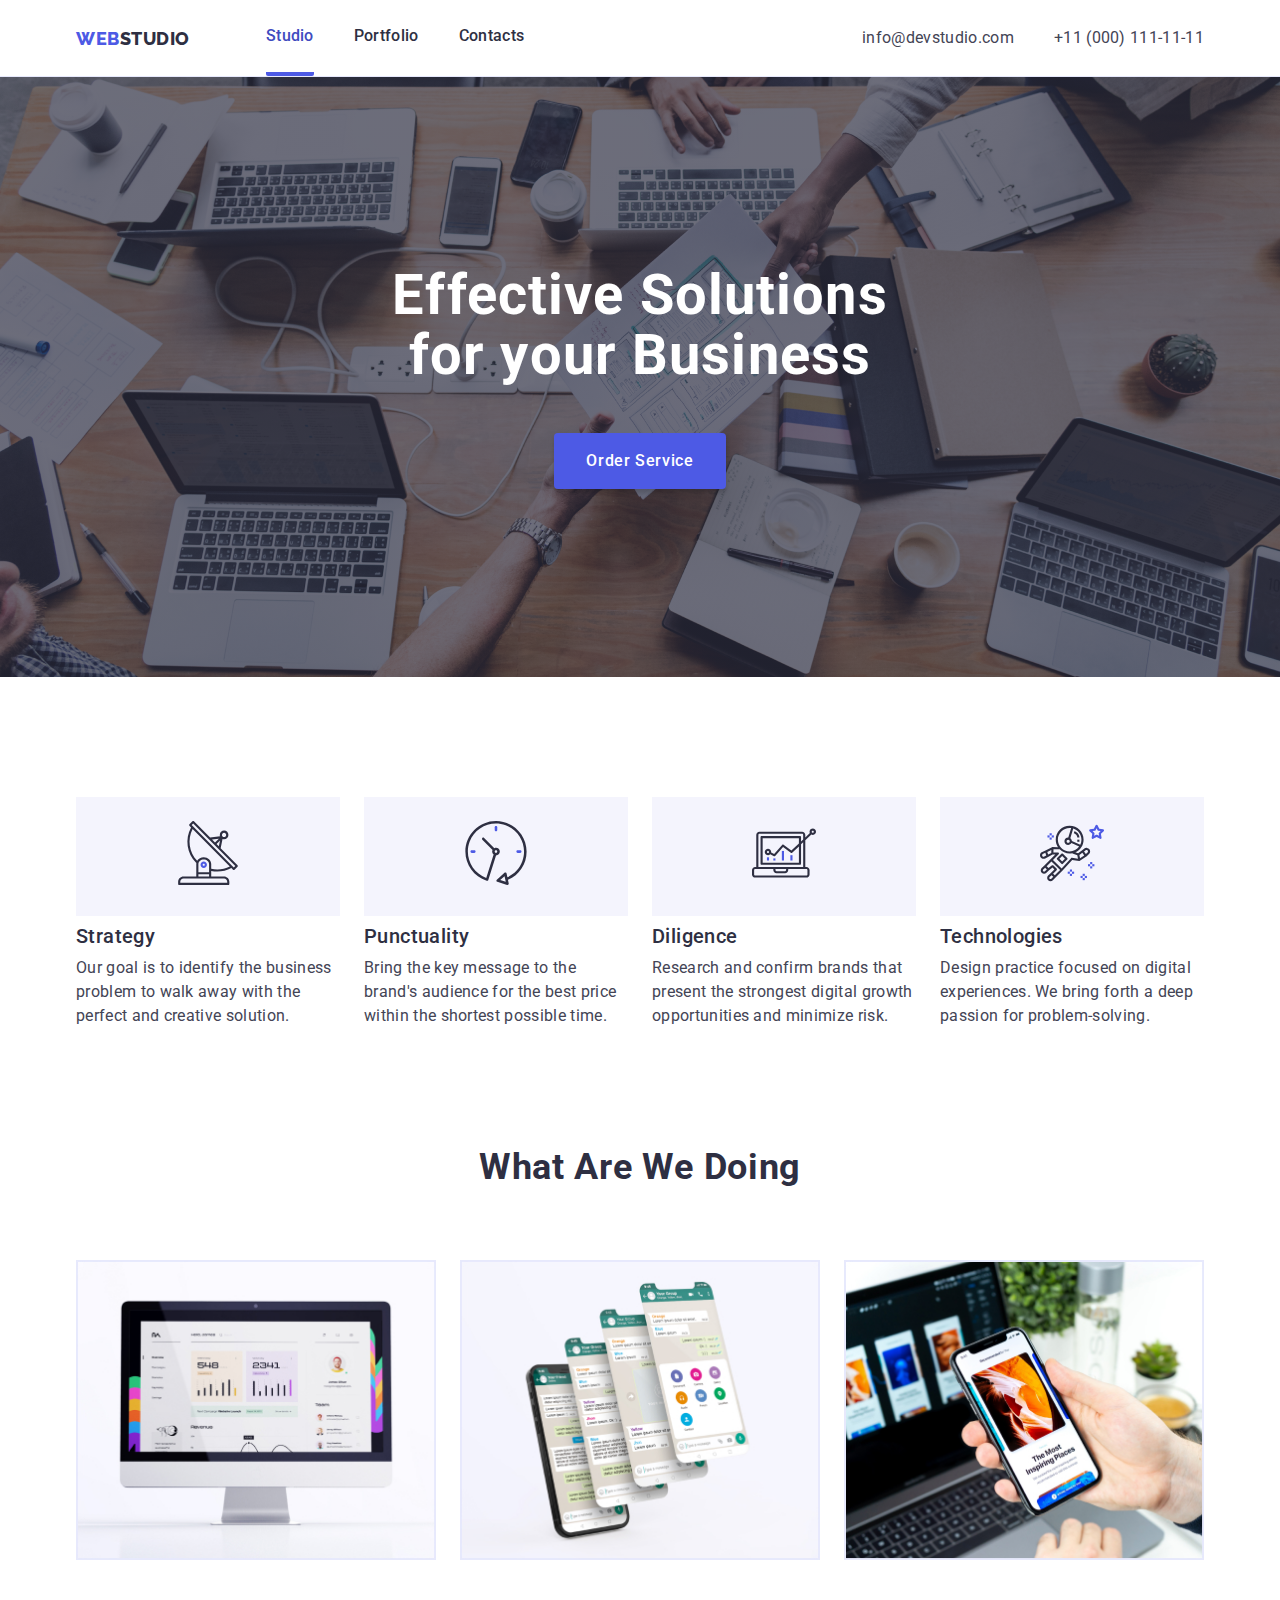
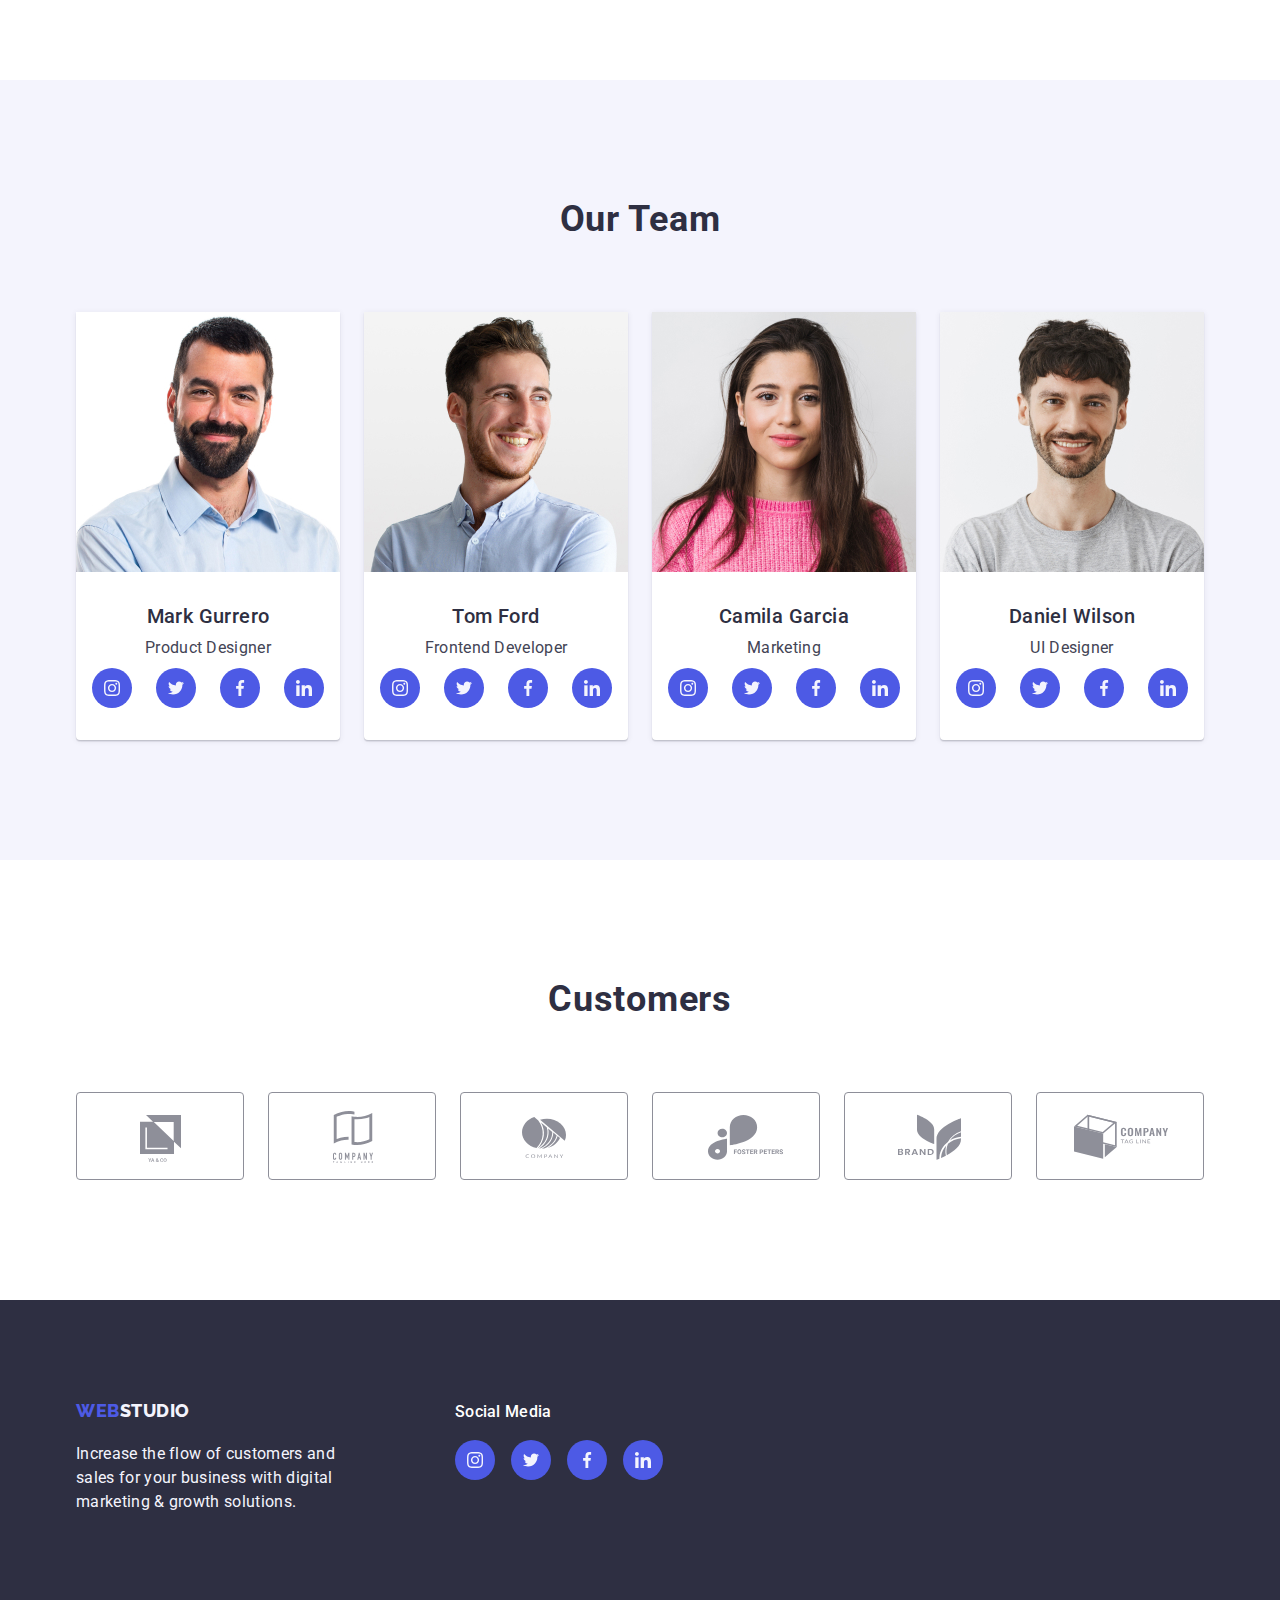
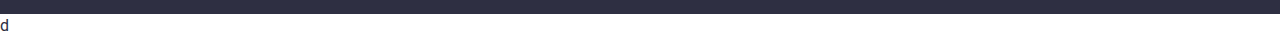
==== index.html @ a67d22d3 "for first submission" ====
<!DOCTYPE html>
<html lang="en">

<head>
    <meta charset="UTF-8">
    <meta name="viewport" content="width=device-width, initial-scale=1.0">
    <title>WEBSTUDIO</title>
    <link rel="stylesheet" href="https://cdnjs.cloudflare.com/ajax/libs/modern-normalize/2.0.0/modern-normalize.min.css">
    <link href="https://fonts.googleapis.com/css2?family=Raleway:wght@800&family=Roboto:wght@400;500;700;900&display=swap" rel="stylesheet">
    <link rel="stylesheet" href="./css/style.css">

</head>

<body>    

   <!-- header -->

   <header class="header">
    <div class="container header-container">

    <!-- Navigation -->

    <nav class="header-navigation nav">
        
        <a class="header-logo link" href="./index.html"><span class="header-logo-web">WEB</span><span class="header-logo-studio">STUDIO</span></a>
        <ul class="header-navigation-list list">
            <li class="header-navigation-item"><a class="header-navigation-link current-page link" rel="noreffer noopener" href="./index.html">Studio</a></li>
            <li class="header-navigation-item"><a class="header-navigation-link link" rel="noreffer noopener" href="./portfolio.html">Portfolio</a></li>
            <li class="header-navigation-item"><a class="header-navigation-link link" href="#">Contacts</a></li>
        </ul>
    
    </nav>

    <!-- Contacts -->

        <ul class="header-contact-list list">
            <li class="header-contact-item">
                <a class="header-contact-link link" href="mailto:info@devstudio.com">info@devstudio.com</a>
            </li>
            <li class="header-contact-item">
                <a class="header-contact-link link" href="tel:+110001111111">+11 (000) 111-11-11</a>
            </li>
    
        </ul>
    </div>
    </header>

    <!-- end of header -->

    <!-- Main -->

    <main class="main">
               <!-- Hero Section -->

        <section class="hero section">
            <div class="container hero-container">
            <h1 class="hero-title">Effective Solutions<br />for your Business</h1>
            <button class="hero-button button" type="button">Order Service</button>
        </div>
        </section>
        
        <!-- Section 1 - Strategy, Puctuality, Diligence, Technologies / Feature-->

        <section class="feature section">
            <div class="container feature-container">
            <ul class="feature-list list">
                <li class="feature-item">
                    <div class="feature-icon-container">
                        <svg class="feature-icon"> <use href="./images/icons.svg#antenna"></use></svg>
                    </div>
                    <h3 class="feature-heading3 heading3">Strategy</h3>
                    <p class="feature-text text">Our goal is to identify the business problem to walk away with the perfect and creative solution.</p>
                </li>
                <li class="feature-item">
                    <div class="feature-icon-container">
                        <svg class="feature-icon"> <use href="./images/icons.svg#clock"></use></svg>
                    </div>
                    <h3 class="feature-heading3 heading3">Punctuality</h3>
                    <p class="feature-text text">Bring the key message to the brand's audience for the best price within the shortest possible time.</p>
                </li>
                <li class="feature-item">
                    <div class="feature-icon-container">
                        <svg class="feature-icon"> <use href="./images/icons.svg#diagram"></use></svg>
                    </div>
                    <h3 class="feature-heading3 heading3">Diligence</h3>
                    <p class="feature-text text">Research and confirm brands that present the strongest digital growth opportunities and minimize risk.</p>
                </li>
                <li class="feature-item">
                    <div class="feature-icon-container">
                        <svg class="feature-icon"> <use href="./images/icons.svg#astronaut"></use></svg>
                    </div>
                    <h3 class="feature-heading3 heading3">Technologies</h3>
                    <p class="feature-text text">Design practice focused on digital experiences. We bring forth a deep passion for
                    problem-solving.</p>
                </li>
            </ul>
            </div>
        </section>
    
        <!-- Section 2 - What are we doing -->
    
        <section class="section-no-top-padding section">
            <div class="container doing-container">
                <h2 class="section-title">What Are We Doing</h2>
                <ul class="doing-list list">
                    <li class="doing-item">
                        <img src="./images/main-page/what-are-we-doing-img1.jpg" alt="Monitor" width="360">
                    </li>
                    <li class="doing-item">
                        <img src="./images/main-page/what-are-we-doing-img2.jpg" alt="Cellphones" width="360">
                    </li>
                    <li class="doing-item">
                        <img src="./images/main-page/what-are-we-doing-img3.jpg" alt="Hands Working on Cellphone and Laptop" width="360">
                    </li>
                </ul>
            </div>
        </section>

        <!-- Section 3 - Our Team -->

        <Section class="section-grey section">
            <div class="container section-grey-container">
            <h2 class="section-title">Our Team</h2>
            <ul class="our-team-list list">
                <li class="our-team-item">
                    <img src="./images/main-page/our-team-mark.jpg" alt="Picture of Mark Gurrero" width="264">
                    <div class="our-team-item-container">
                    <h3 class="our-team-heading3 heading3">Mark Gurrero</h3>
                    <p class="our-team-text text">Product Designer</p>
                    <ul class="grey-section-social-list list">
                        <li class="social-item item"><a class="social-link link" href="#"><svg class="social-icon" width="16" height="16"><use href="./images/icons.svg#instagram"></use></svg>
                        </a>
                        </li>
                        <li class="social-item item"><a class="social-link link" href="#"><svg class="social-icon" width="16" height="16"><use href="./images/icons.svg#twitter"></use></svg>
                        </a>
                        </li>
                        <li class="social-item item"><a class="social-link link" href="#"><svg class="social-icon" width="16" height="16"><use href="./images/icons.svg#facebook"></use></svg>
                        </a>
                        </li>
                        <li class="social-item item"><a class="social-link link" href="#"><svg class="social-icon" width="16" height="16"><use href="./images/icons.svg#linkedin"></use></svg>
                        </a>
                        </li>
                     </ul>
                    </div>
                </li>
                <li class="our-team-item">
                    <img src="./images/main-page/our-team-tom.jpg" alt="Picture of Tom Ford" width="264">
                    <div class="our-team-item-container">
                    <h3 class="our-team-heading3 heading3">Tom Ford</h3>
                    <p class="our-team-text text">Frontend Developer</p>
                    <ul class="grey-section-social-list list">
                        <li class="social-item item"><a class="social-link link" href="#"><svg class="social-icon" width="16" height="16"><use href="./images/icons.svg#instagram"></use></svg>
                        </a>
                        </li>
                        <li class="social-item item"><a class="social-link link" href="#"><svg class="social-icon" width="16" height="16"><use href="./images/icons.svg#twitter"></use></svg>
                        </a>
                        </li>
                        <li class="social-item item"><a class="social-link link" href="#"><svg class="social-icon" width="16" height="16"><use href="./images/icons.svg#facebook"></use></svg>
                        </a>
                        </li>
                        <li class="social-item item"><a class="social-link link" href="#"><svg class="social-icon" width="16" height="16"><use href="./images/icons.svg#linkedin"></use></svg>
                        </a>
                        </li>
                     </ul>
                    </div>
                </li>
                <li class="our-team-item">
                    <img src="./images/main-page/our-team-camila.jpg" alt="Picture of Camila Garcia" width="264">
                    <div class="our-team-item-container">
                    <h3 class="our-team-heading3 heading3">Camila Garcia</h3>
                    <p class="our-team-text text">Marketing</p>
                    <ul class="grey-section-social-list list">
                        <li class="social-item item"><a class="social-link link" href="#"><svg class="social-icon" width="16" height="16"><use href="./images/icons.svg#instagram"></use></svg>
                        </a>
                        </li>
                        <li class="social-item item"><a class="social-link link" href="#"><svg class="social-icon" width="16" height="16"><use href="./images/icons.svg#twitter"></use></svg>
                        </a>
                        </li>
                        <li class="social-item item"><a class="social-link link" href="#"><svg class="social-icon" width="16" height="16"><use href="./images/icons.svg#facebook"></use></svg>
                        </a>
                        </li>
                        <li class="social-item item"><a class="social-link link" href="#"><svg class="social-icon" width="16" height="16"><use href="./images/icons.svg#linkedin"></use></svg>
                        </a>
                        </li>
                     </ul>
                    </div>
                </li>
                <li class="our-team-item">
                    <img src="./images/main-page/our-team-daniel.jpg" alt="Daniel Wilson" width="264">
                    <div class="our-team-item-container">
                    <h3 class="our-team-heading3 heading3">Daniel Wilson</h3>
                    <p class="our-team-text text">UI Designer</p>
                    <ul class="grey-section-social-list list">
                        <li class="social-item item"><a class="social-link link" href="#"><svg class="social-icon" width="16" height="16"><use href="./images/icons.svg#instagram"></use></svg>
                        </a>
                        </li>
                        <li class="social-item item"><a class="social-link link" href="#"><svg class="social-icon" width="16" height="16"><use href="./images/icons.svg#twitter"></use></svg>
                        </a>
                        </li>
                        <li class="social-item item"><a class="social-link link" href="#"><svg class="social-icon" width="16" height="16"><use href="./images/icons.svg#facebook"></use></svg>
                        </a>
                        </li>
                        <li class="social-item item"><a class="social-link link" href="#"><svg class="social-icon" width="16" height="16"><use href="./images/icons.svg#linkedin"></use></svg>
                        </a>
                        </li>
                     </ul>
                    </div>
                </li>
            </ul>
            </div>
    </Section>

    <section class="customers-section section">
        <div class="container customers-container">
            <h2 class="section-title">Customers</h2>
            <ul class="customers-list list">
                <li class="customers-item item"><a class="customers-link link" href="#"><svg class="customers-icon" width="104" height="56"><use href="./images/icons.svg#customer-1"></use></svg>
                </a>
                </li>
                <li class="customers-item item"><a class="customers-link link" href="#"><svg class="customers-icon" width="104" height="56"><use href="./images/icons.svg#customer-2"></use></svg>
                </a>
                </li>
                <li class="customers-item item"><a class="customers-link link" href="#"><svg class="customers-icon" width="104" height="56"><use href="./images/icons.svg#customer-3"></use></svg>
                </a>
                </li>
                <li class="customers-item item"><a class="customers-link link" href="#"><svg class="customers-icon" width="104" height="56"><use href="./images/icons.svg#customer-4"></use></svg>
                </a>
                </li>
                <li class="customers-item item"><a class="customers-link link" href="#"><svg class="customers-icon" width="104" height="56"><use href="./images/icons.svg#customer-5"></use></svg>
                </a>
                </li>
                <li class="customers-item item"><a class="customers-link link" href="#"><svg class="customers-icon" width="104" height="56"><use href="./images/icons.svg#customer-6"></use></svg>
                </a>
                </li>
            </ul>
        </div>
    </section>

    


   </main>

    <!-- Footer -->

   <footer class="footer">
    <div class="container footer-container">
        <div class="logo-wrapper">
        <a class="footer-logo link" href="./index.html"><span class="footer-logo-web">WEB</span><span class="footer-logo-studio">STUDIO</span></a>
        <p class="footer-text text">Increase the flow of customers and<br />sales for your business with digital<br />marketing & growth solutions.</p>
       </div>
        <div class="logo-wrapper">
            <h3 class="footer-social-heading">Social Media</h3>
            <ul class="footer-social-list list">
                <li class="footer-social-item item"><a class="footer-social-link link" href="#"><svg class="social-icon" width="16" height="16"><use href="./images/icons.svg#instagram"></use></svg>
                </a>
                </li>
                <li class="footer-social-item item"><a class="footer-social-link link" href="#"><svg class="social-icon" width="16" height="16"><use href="./images/icons.svg#twitter"></use></svg>
                </a>
                </li>
                <li class="footer-social-item item"><a class="footer-social-link link" href="#"><svg class="social-icon" width="16" height="16"><use href="./images/icons.svg#facebook"></use></svg>
                </a>
                </li>
                <li class="footer-social-item item"><a class="footer-social-link link" href="#"><svg class="social-icon" width="16" height="16"><use href="./images/icons.svg#linkedin"></use></svg>
                </a>
                </li>
             </ul>
        </div>
        </div>
    
    </footer>
    
</body>

</html>d
---- css/style.css ----
/* CSS REset */
p,
h1,
h2,
h3,
h4,
h5,
h6 {
  margin: 0;
}

ul,
ol {
  margin: 0;
  padding: 0;
}

html{ box-sizing: border-box;
}

*,*::after,*::before{
  box-sizing: border-box;
}


img {
  display: block;
  max-width: 100%;
  max-height: auto;

}

/* end of CSS Reset */

/* root */
:root {
  --primary-brand: #4D5AE5;
  --primary-text: #2E2F42;
  --address-normal: #434455;
  --secondary-text: #434455;
  --link-hover:#404BBF;
  --filter-button: #F4F4FD;
  --background-body: #fff;
  --hero-title: #fff;
  --background-header: #fff;
  --background-footer: #2E2F42;
  --background-hero: #2E2F42;
  --background-hero-button: #4D5AE5;
  --background-hero-button-hover: #404BBF;
  --filter-button-border: #E7E9FC;
  --footer-text: #F4F4FD;
  --cloud: #F4F4FD;
}

/* for body */

body {
  font-family: "roboto", sans-serif;
  color: var(--primary-text);
  font-size: 16px;
  font-style: normal;
  font-weight: 400;
  line-height: 1.5;
  letter-spacing: 0.32px;
}

/* General style */

.container {
  width: 1158px;
  margin: 0 auto;
  padding: 0 15px;  
  }

.section{
  padding: 120px 0;
 }

 

.link{
  text-decoration: none;
  font-family: inherit;   
  }

.list{
  list-style: none;
  display: flex;
 
}

.button{
  cursor: pointer;
  font-family: inherit;
  border-radius: 4px;
  border: none;
  font-size: 16px;
  font-style: normal;
  font-weight: 500;
  line-height: 1.5;
  letter-spacing: 0.64px;
  text-align: center;
  }

.text{
color: var(--secondary-text)
}


.heading3 {
  font-size: 20px;
  font-weight: 500;
  line-height: 1.2;
  letter-spacing: 0.4px;
  
}

.section-title {
  font-size: 36px;
  font-weight: 700;
  line-height: 1.11;
  letter-spacing: 0.72px;
  text-transform: capitalize;
  text-align: center;
  margin-bottom: 72px;
 
}

/* end of general styles */


/* header */

.header{
  border-bottom: 1px solid var(--filter-button-border);
  }

 .header-container{
  display: flex;
  align-items: center;
  justify-content: space-between;
 }

.header-item{

}

/* logo */

.header-logo{
  color: inherit;
  font-family: Raleway;
  font-size: 18px;
  font-weight: 800;
  line-height: 1.167;
  letter-spacing: 0.54px;
  text-transform: uppercase;
  }

.header-logo-web{
  color: var(--primary-brand);
}

.header-logo-studio{

}

/* Navigation and contact */

.header-navigation{ 
display: flex;
align-items: center;

}

.header-navigation-list{
  gap: 40px;
  margin-left: 76px;
  
}

.header-navigation-item{

}

.header-navigation-link,
.header-contact-link{
  color: inherit;
  font-size: 16px;
  font-style: normal;
  font-weight: 500;
  line-height: 1.5;
  letter-spacing: 0.32px;
  display: block;
  padding: 24px 0;
  

}


.header-contact-link:hover,
.header-contact-link:focus,
.header-navigation-link:hover,
.header-navigation-link:focus,
.current-page 
{
  color: var(--link-hover);  
}


.header-navigation-link:active,
.current-page {
  color: var(--link-hover);  
  border-bottom: 4px solid var(--background-hero-button);
  border-radius: 2px;
}



.header-contact-list{
  gap: 40px;
 
}

.header-contact-item{
  color: var(--address-normal);
}

.header-contact-link{
  color: var(--secondary-text);
  font-weight: 400;
}

/* end of navigation and contact */

/* end of header */

/* footer */

.footer{
  background-color: var(--background-footer);
  padding: 100px 0;
  
  }

.footer-container{
  display: flex;
  flex-direction: row;
  justify-content: left;
  gap: 120px;
  }
    
.footer-logo{
    color: #F4F4FD;
    font-family: Raleway;
    font-size: 18px;
    font-weight: 800;
    line-height: 1.167;
    letter-spacing: 0.54px;
    text-transform: uppercase;
}
.footer-logo-web{
  color: var(--primary-brand);
}
  
.footer-logo-studio{
  color: var(--footer-text, #F4F4FD);
}
  
  .footer-text{
    color: var(--footer-text, #F4F4FD);
    margin-top: 18px;
  }

  .footer-social-heading {
  color: var(--background-body);
  font-family: Roboto;
  font-size: 16px;
  font-style: normal;
  font-weight: 500;
  line-height: 1.5;
  letter-spacing: 0.32px;
  margin-bottom: 16px;
  }
  .footer-social-list{
    gap: 16px;
  }
  .footer-social-item{
    width: 40px;
    height: 40px;
   
  }
  
  .footer-social-link{
    width: 100%;
    height: 100%;
    border-radius: 50%;
    background-color: var(--background-hero-button);
    color: var(--cloud);
  
    display: flex;
    justify-content: center;
    align-items: center;
  }
.footer-social-link:hover,
.footer-social-link:focus,
.footer-social-link:active{
  background-color: #31D0AA;
}

  /* end of footer */


/* main  - webstudio */

/* hero section */

.hero{
  background-image: linear-gradient(
    to right,
    rgba(46, 47, 66, 0.70),
    rgba(46, 47, 66, 0.70)
),
    url(../images/main-page/hero-bg.png);
    background-repeat: no-repeat;
    background-size: cover;
    background-position: center;
 
   padding: 188px 0;
 
}

.hero-container{
  display: flex;
  flex-direction: column;
  align-items: center;
}

.hero-title{
  color: var(--hero-title);
  font-size: 56px;
  font-style: normal;
  font-weight: 700;
  line-height: 1.07143;
  letter-spacing: 1.12px;
  text-align: center;
  margin-bottom: 48px;
  
}

.hero-button{
  color: var(--hero-title);
  display: inline-flex;
  padding: 16px 32px;
  align-items: flex-start;
  border-radius: 4px;
  background-color: var(--background-hero-button);
  box-shadow: 0px 4px 4px 0px rgba(0, 0, 0, 0.15);
 
}

.hero-button:hover,
.hero-button:focus{
  background-color: var(--background-hero-button-hover);
  
 }

/* end of hero section */

/* feature section */

.feature{
  background-color: var(--background-body);
  
    
}
.feature-container{
  
}

.feature-list{
gap: 24px;
}

.feature-item {
  width: 264px;
  }

.feature-icon-container{
  background-color: var(--cloud);
 margin-bottom: 8px;
 padding: 24px 100px;
}  

 .feature-icon{
  width: 64px;
  height: 64px;
} 

.feature-heading3{
  margin-bottom: 8px;
  }


.feature-text{
  color: var(--secondary-text);
 
}

/* end of feature */

/* what are we doing */

.section-no-top-padding{
  padding-top: 0;
}
.doing-container{

}
.doing-heading2{
  text-align: center;
  margin-bottom: 72px;

}
.doing-list{
  gap: 24px;
}
.doing-item{
  border: 1px solid var(--filter-button-border);

}

/* end of what are we doing */

/* our team */

.section-grey{
  background-color: var(--cloud);
}

.section-grey-container{
 
}

.our-team-heading2{
 text-align: center;
 margin-bottom: 72px;

}
.our-team-list{
  gap: 24px;
}
.our-team-item{
  width: 264px;
  border-radius: 0px 0px 4px 4px;
background: var(--background-body);
box-shadow: 0px 2px 1px 0px rgba(46, 47, 66, 0.08), 0px 1px 1px 0px rgba(46, 47, 66, 0.16), 0px 1px 6px 0px rgba(46, 47, 66, 0.08);
 }

 .our-team-item-container{
padding: 32px 16px;
}
 
.our-team-heading3{
  text-align: center;
  
}
.our-team-text{
  color: var(--secondary-text);
  text-align: center;
  margin: 8px 0;
  
}

.grey-section-social-list{
  gap: 24px;
}


.social-item{
  width: 40px;
  height: 40px;
 
}

.social-link{
  width: 100%;
  height: 100%;
  border-radius: 50%;
  background-color: var(--background-hero-button);
  color: var(--cloud);

  display: flex;
  justify-content: center;
  align-items: center;
}

.social-icon{
  fill: currentColor;
}

.social-link:hover,
.social-link:focus,
.social-link:active{
  background-color: var(--background-hero-button-hover);
}

/* end of our team */
.customers-section{
}
.customers-container{
  
}
.customers-list{
  gap: 24px;
  justify-content: center;
  }

.customers-item{
  width: 168px;
  height: 88px;
}

.customers-link{
  width: 100%;
  height: 100%;
  border-radius: 4px;
  border: 1px solid  #8E8F99;
  display: flex;
  justify-content: center;
  align-items: center;

  color: #8E8F99;
}

.customers-icon{
 
  fill: currentcolor;
}

.customers-link:hover,
.customers-link:focus,
.customers-link:active{
color: var(--link-hover);
border: 1px solid  var(--link-hover);
}
 

/* Customer Section */


/* End of Customer Section */



/* end of main - webstudio - index */

/* main - portfolio */

/* filters */

.filter-and-projects{
 padding-top: 96px;
}

.filter-container{

  
}
.filter-list{
margin-bottom: 72px;
justify-content: center;
gap: 24px;

}

.filter-item{
   
}

.filter-button{
  color: var(--primary-brand);
  background: var(--filter-button);
  border: 1px solid var(--filter-button-border);
  border-radius: 4px;
  padding: 12px 24px;
}

.filter-button:hover,
.filter-button:active,
.filter-button-active {
  color: var(--hero-title);
  background: var(--primary-brand);
  box-shadow: 0px 2px 2px 0px rgba(0, 0, 0, 0.12), 0px 2px 1px 0px rgba(0, 0, 0, 0.08), 0px 3px 1px 0px rgba(0, 0, 0, 0.10);
  border: 1px solid var(--primary-brand);
}

.filter-button-website{

}
.filter-button-app{}
.filter-button-design{

}
.filter-button-marketing{}

/* end of filters */

/* projects */
.project-container{  
}

.project-list{
  flex-wrap: wrap;
  gap: 48px 24px;

}
.project-item{
width: 360px;

}
.project-item:hover,
.project-item:focus,
.project-item:active{
   box-shadow: 0px 2px 1px 0px rgba(46, 47, 66, 0.08), 0px 1px 1px 0px rgba(46, 47, 66, 0.16), 0px 1px 6px 0px rgba(46, 47, 66, 0.08);
}

.project-itembox-container{ 
padding: 32px 16px;
border: 1px solid var(--filter-button-border);
border-top: 0;
background: var(--background-body);
}
.project-title{
 margin-bottom: 8px;
}

.project-description{
  color: inherit;
}

/* end of project*/

/* end of main - portfolio */
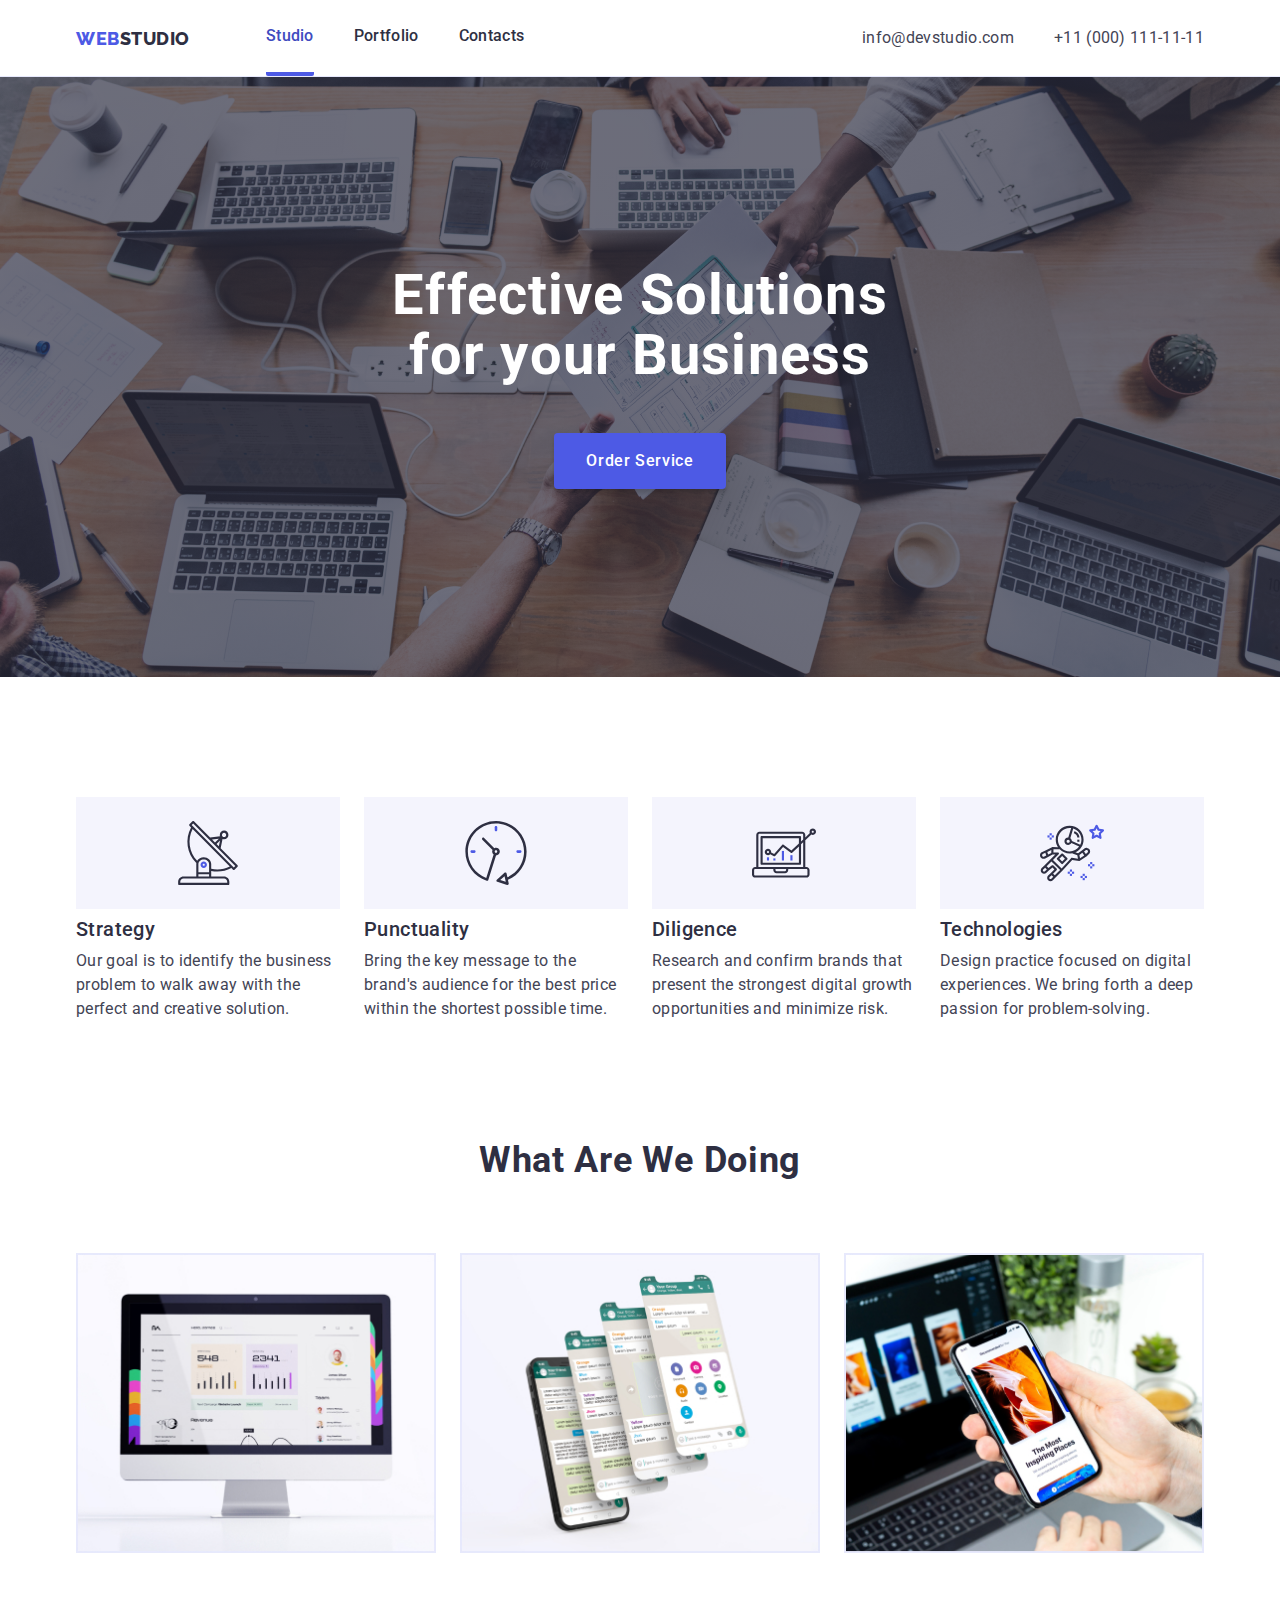
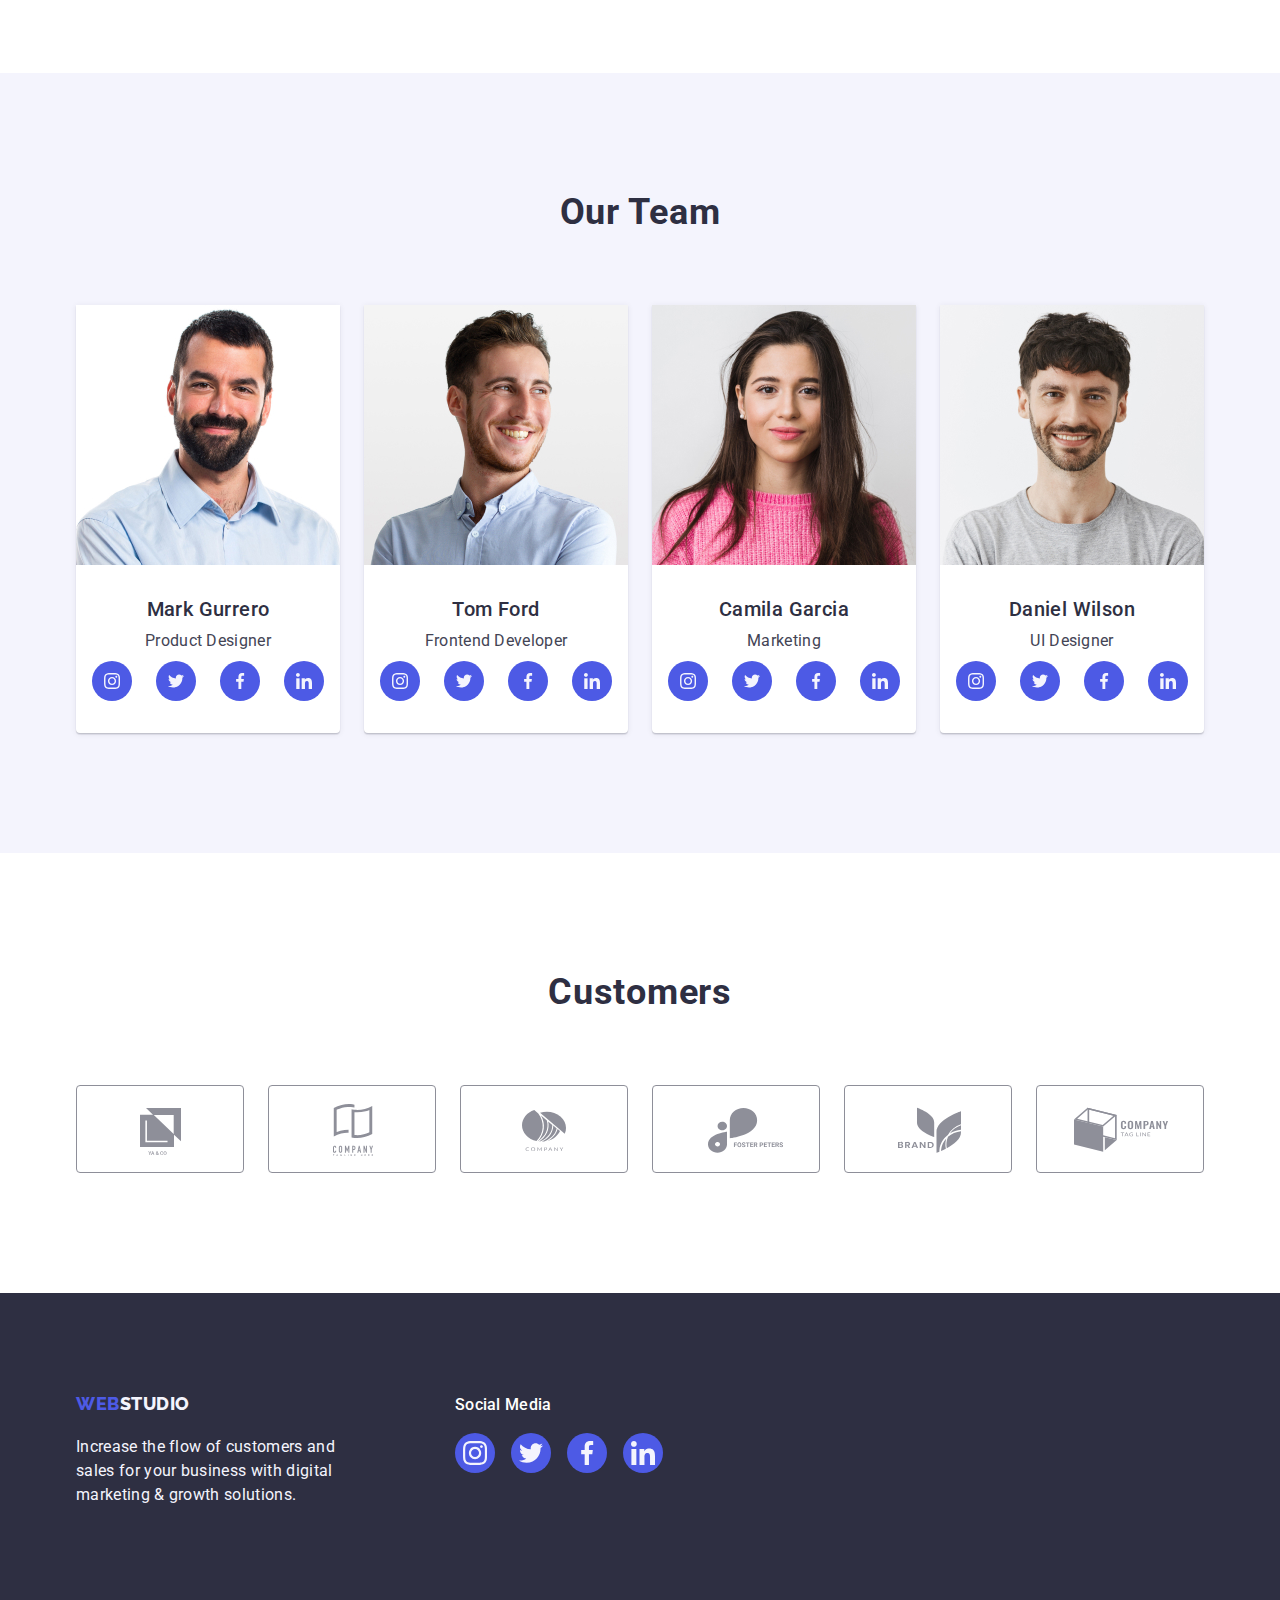
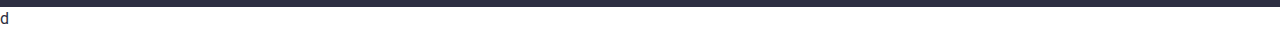
==== commit 2ecf533c: "for 1st re-submission" ====
--- a/index.html
+++ b/index.html
@@ -252,16 +252,16 @@
         <div class="logo-wrapper">
             <h3 class="footer-social-heading">Social Media</h3>
             <ul class="footer-social-list list">
-                <li class="footer-social-item item"><a class="footer-social-link link" href="#"><svg class="social-icon" width="16" height="16"><use href="./images/icons.svg#instagram"></use></svg>
-                </a>
-                </li>
-                <li class="footer-social-item item"><a class="footer-social-link link" href="#"><svg class="social-icon" width="16" height="16"><use href="./images/icons.svg#twitter"></use></svg>
-                </a>
-                </li>
-                <li class="footer-social-item item"><a class="footer-social-link link" href="#"><svg class="social-icon" width="16" height="16"><use href="./images/icons.svg#facebook"></use></svg>
-                </a>
-                </li>
-                <li class="footer-social-item item"><a class="footer-social-link link" href="#"><svg class="social-icon" width="16" height="16"><use href="./images/icons.svg#linkedin"></use></svg>
+                <li class="footer-social-item item"><a class="footer-social-link link" href="#"><svg class="social-icon" width="24" height="24"><use href="./images/icons.svg#instagram"></use></svg>
+                </a>
+                </li>
+                <li class="footer-social-item item"><a class="footer-social-link link" href="#"><svg class="social-icon" width="24" height="24"><use href="./images/icons.svg#twitter"></use></svg>
+                </a>
+                </li>
+                <li class="footer-social-item item"><a class="footer-social-link link" href="#"><svg class="social-icon" width="24" height="24"><use href="./images/icons.svg#facebook"></use></svg>
+                </a>
+                </li>
+                <li class="footer-social-item item"><a class="footer-social-link link" href="#"><svg class="social-icon" width="24" height="24"><use href="./images/icons.svg#linkedin"></use></svg>
                 </a>
                 </li>
              </ul>
--- a/css/style.css
+++ b/css/style.css
@@ -210,7 +210,7 @@
 }
 
 
-.header-navigation-link:active,
+.header-navigation-link:focus,
 .current-page {
   color: var(--link-hover);  
   border-bottom: 4px solid var(--background-hero-button);
@@ -305,8 +305,7 @@
     align-items: center;
   }
 .footer-social-link:hover,
-.footer-social-link:focus,
-.footer-social-link:active{
+.footer-social-link:focus{
   background-color: #31D0AA;
 }
 
@@ -391,7 +390,11 @@
 .feature-icon-container{
   background-color: var(--cloud);
  margin-bottom: 8px;
- padding: 24px 100px;
+ height: 112px;
+ display: flex;
+ align-items: center;
+ justify-content: center;
+ 
 }  
 
  .feature-icon{
@@ -502,8 +505,7 @@
 }
 
 .social-link:hover,
-.social-link:focus,
-.social-link:active{
+.social-link:focus{
   background-color: var(--background-hero-button-hover);
 }
 
@@ -541,8 +543,7 @@
 }
 
 .customers-link:hover,
-.customers-link:focus,
-.customers-link:active{
+.customers-link:focus{
 color: var(--link-hover);
 border: 1px solid  var(--link-hover);
 }
@@ -589,12 +590,13 @@
 }
 
 .filter-button:hover,
-.filter-button:active,
-.filter-button-active {
+.filter-button:focus,
+.filter-button-active
+{
   color: var(--hero-title);
-  background: var(--primary-brand);
+  background: var(--background-hero-button-hover);
   box-shadow: 0px 2px 2px 0px rgba(0, 0, 0, 0.12), 0px 2px 1px 0px rgba(0, 0, 0, 0.08), 0px 3px 1px 0px rgba(0, 0, 0, 0.10);
-  border: 1px solid var(--primary-brand);
+  border: 1px solid var(--background-hero-button-hover);
 }
 
 .filter-button-website{
@@ -621,11 +623,17 @@
 width: 360px;
 
 }
-.project-item:hover,
-.project-item:focus,
-.project-item:active{
+
+.project-link{
+  display: block;
+  color: inherit;
+}
+
+.project-link:hover,
+.project-link:focus{
    box-shadow: 0px 2px 1px 0px rgba(46, 47, 66, 0.08), 0px 1px 1px 0px rgba(46, 47, 66, 0.16), 0px 1px 6px 0px rgba(46, 47, 66, 0.08);
 }
+
 
 .project-itembox-container{ 
 padding: 32px 16px;
@@ -638,8 +646,9 @@
 }
 
 .project-description{
-  color: inherit;
-}
+  color: var(--secondary-text);
+}
+
 
 /* end of project*/
 
